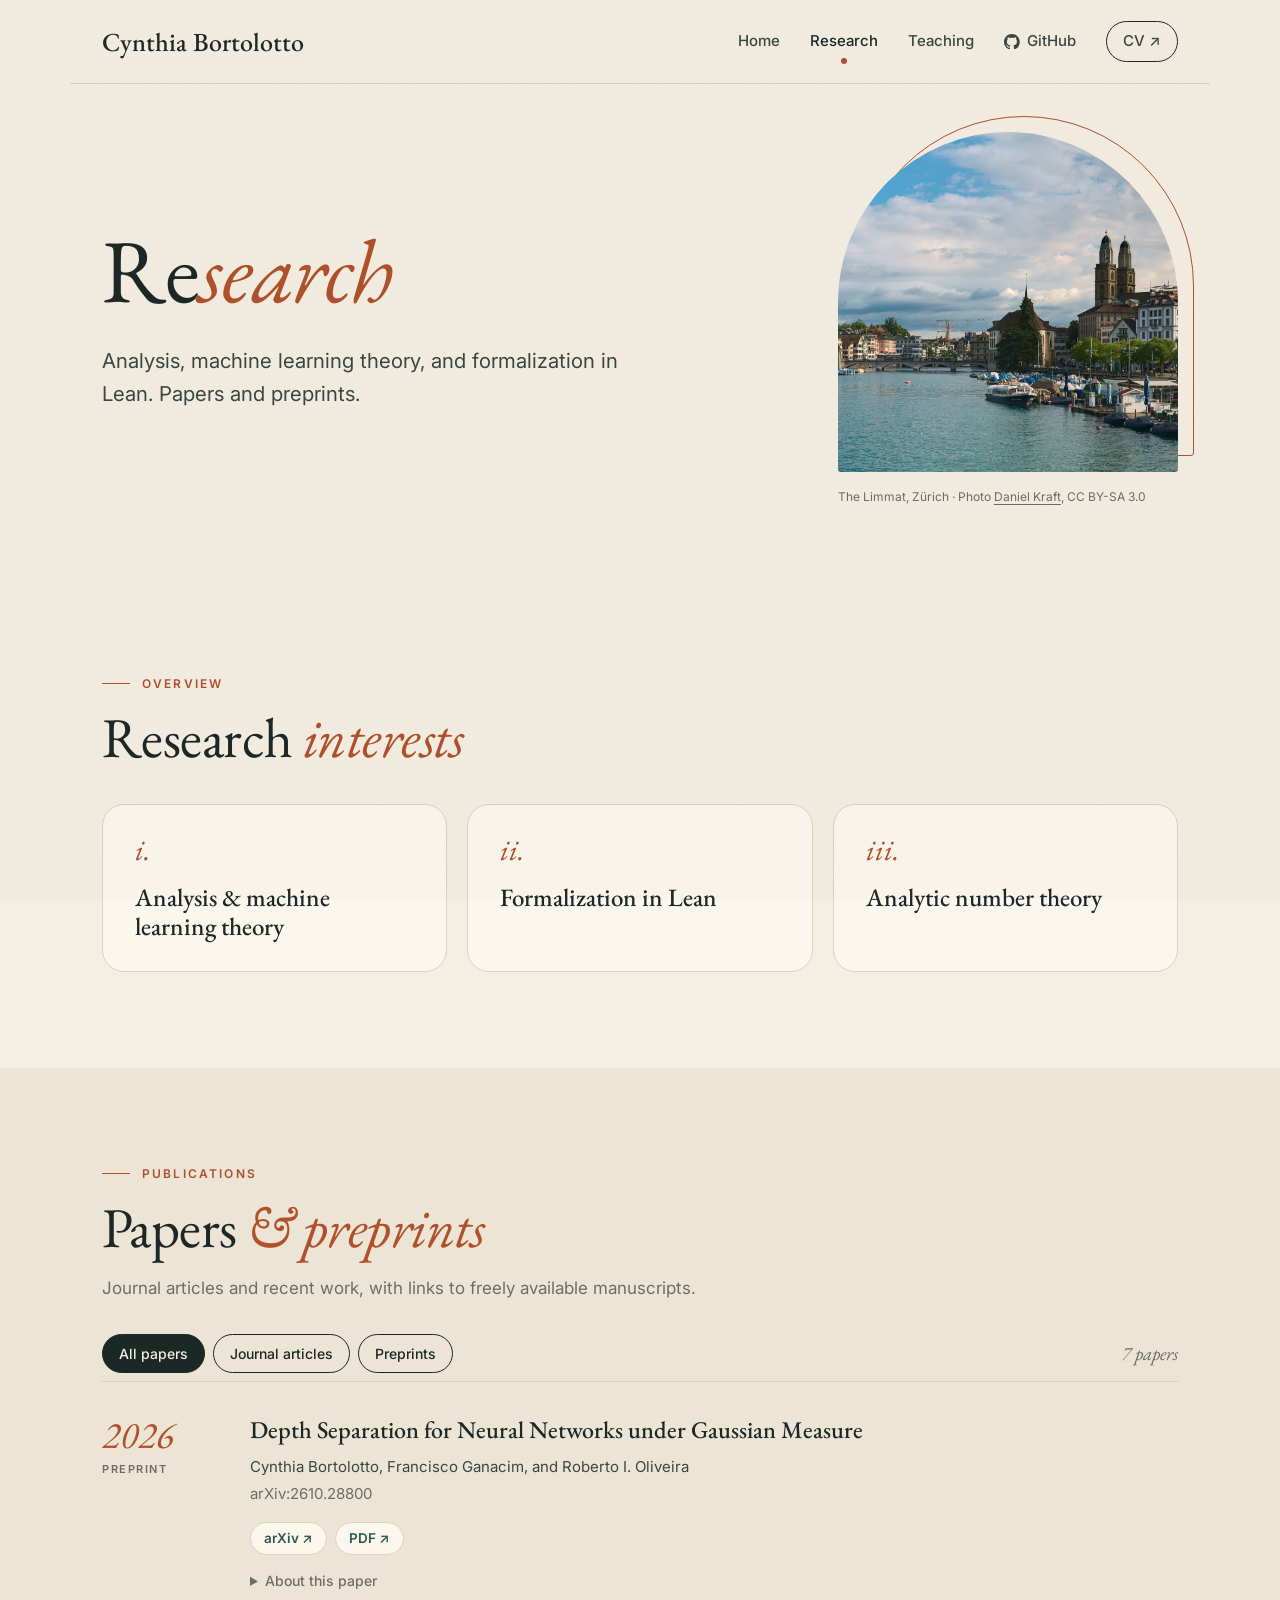
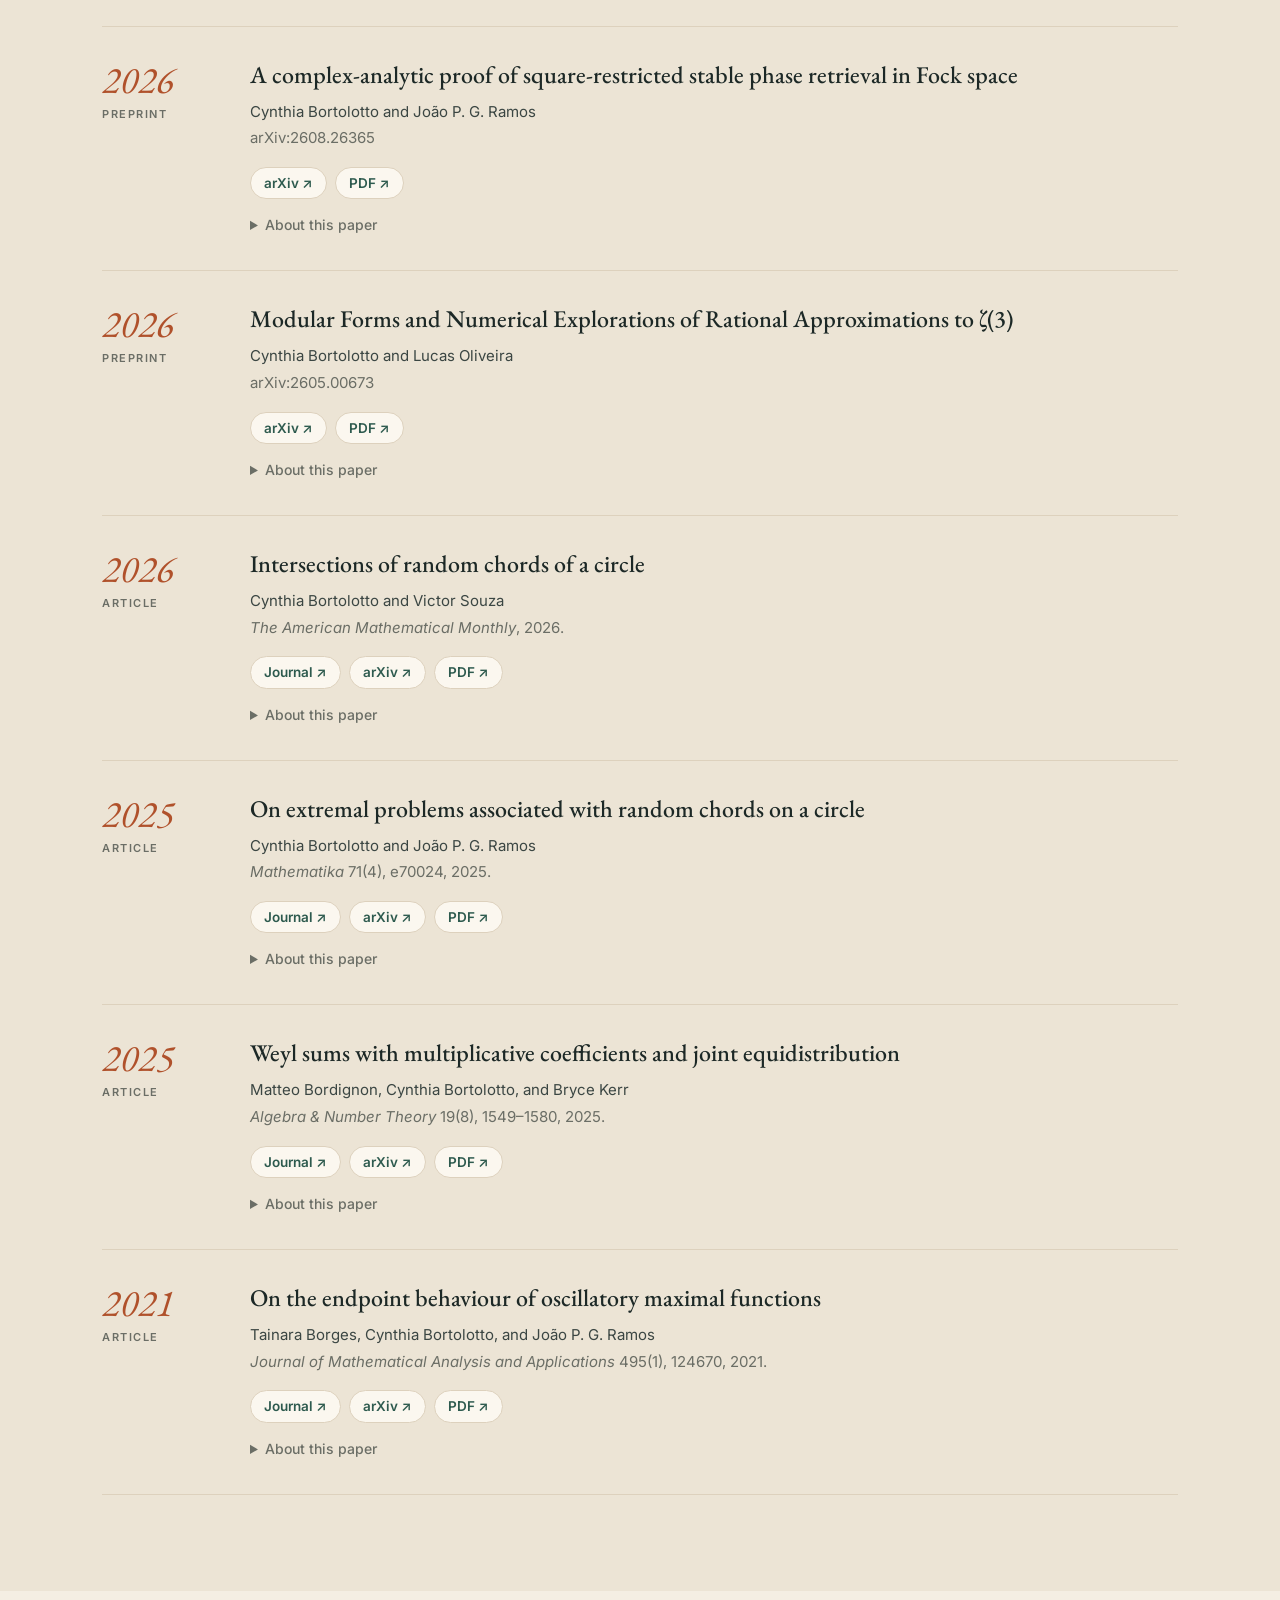
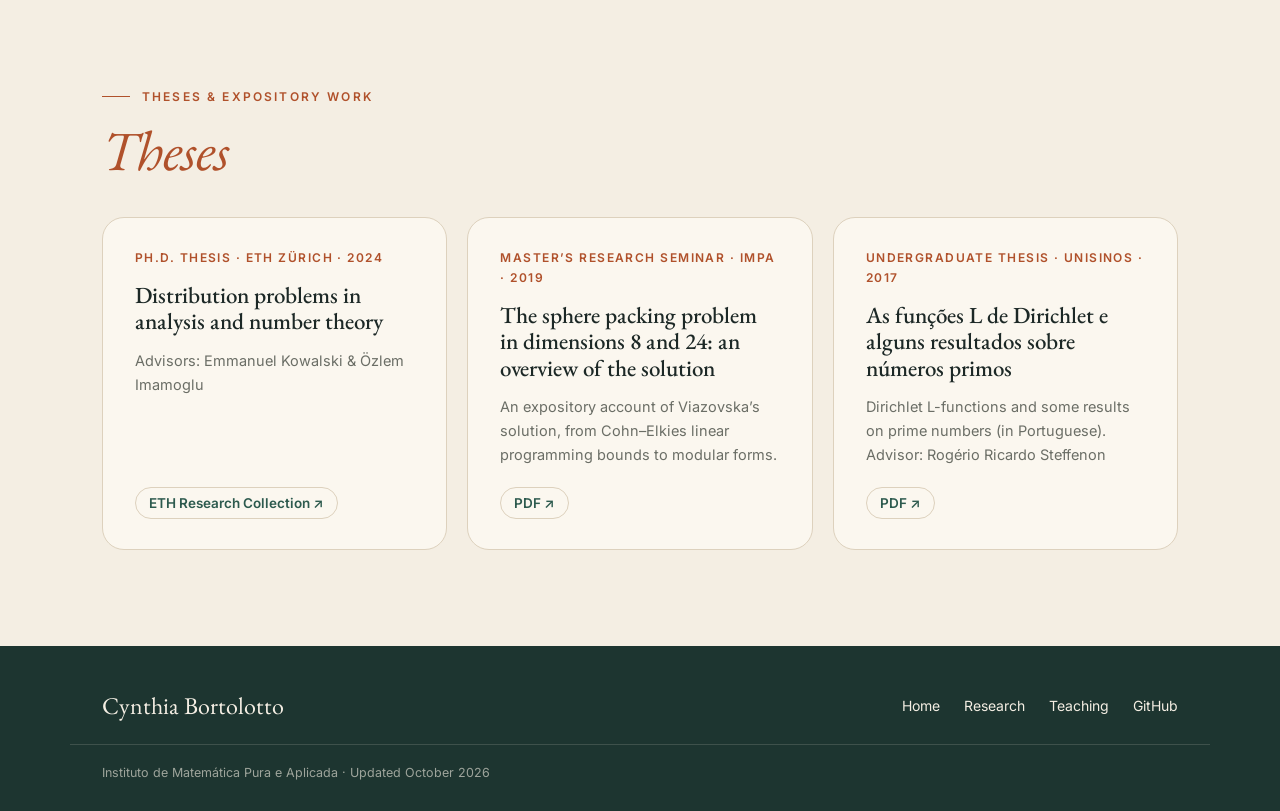
==== research.html @ 7a4b2d6e "Create academic website Home, Research and Teaching pages, with papers, theses, courses, and the SEM" ====
<!doctype html>
<html lang="en">
<head>
  <meta charset="utf-8">
  <meta name="viewport" content="width=device-width, initial-scale=1">
  <meta name="description" content="Papers and preprints by Cynthia Bortolotto.">
  <meta name="theme-color" content="#f4eee3">
  <meta property="og:type" content="website">
  <meta property="og:title" content="Research · Cynthia Bortolotto">
  <meta property="og:description" content="Papers and preprints by Cynthia Bortolotto.">
  <meta property="og:image" content="https://cynthiabort.github.io/assets/photos/rio-small.jpg">
  <link rel="canonical" href="https://cynthiabort.github.io/research.html">
  <link rel="icon" href="favicon.svg" type="image/svg+xml">
  <link rel="preconnect" href="https://fonts.googleapis.com">
  <link rel="preconnect" href="https://fonts.gstatic.com" crossorigin>
  <link rel="stylesheet" href="https://fonts.googleapis.com/css2?family=EB+Garamond:ital,wght@0,400;0,500;0,600;1,400;1,500&family=Inter:wght@400;500;600;700&display=swap">
  <link rel="stylesheet" href="styles.css">
  <script src="script.js" defer></script>
  <title>Research · Cynthia Bortolotto</title>
</head>
<body>
  <a class="skip-link" href="#main">Skip to main content</a>
  <header class="site-header">
    <div class="container header-inner">
      <a class="brand" href="index.html" aria-label="Cynthia Bortolotto, home"><span class="brand-name">Cynthia Bortolotto</span><span class="brand-short" aria-hidden="true">C. Bortolotto</span></a>
      <nav class="site-nav" aria-label="Main navigation">
        <a href="index.html">Home</a>
        <a href="research.html" aria-current="page">Research</a>
        <a href="teaching.html">Teaching</a>
        <a class="nav-gh" href="https://github.com/cynthiabort"><svg class="gh-icon" viewBox="0 0 16 16" aria-hidden="true"><path fill="currentColor" d="M8 0C3.58 0 0 3.58 0 8c0 3.54 2.29 6.53 5.47 7.59.4.07.55-.17.55-.38 0-.19-.01-.82-.01-1.49-2.01.37-2.53-.49-2.69-.94-.09-.23-.48-.94-.82-1.13-.28-.15-.68-.52-.01-.53.63-.01 1.08.58 1.23.82.72 1.21 1.87.87 2.33.66.07-.52.28-.87.51-1.07-1.78-.2-3.64-.89-3.64-3.95 0-.87.31-1.59.82-2.15-.08-.2-.36-1.02.08-2.12 0 0 .67-.21 2.2.82.64-.18 1.32-.27 2-.27.68 0 1.36.09 2 .27 1.53-1.04 2.2-.82 2.2-.82.44 1.1.16 1.92.08 2.12.51.56.82 1.27.82 2.15 0 3.07-1.87 3.75-3.65 3.95.29.25.54.73.54 1.48 0 1.07-.01 1.93-.01 2.2 0 .21.15.46.55.38A8.013 8.013 0 0016 8c0-4.42-3.58-8-8-8z"/></svg><span>GitHub</span></a>
        <a class="nav-cv" href="cv.pdf">CV ↗</a>
      </nav>
    </div>
  </header>
  <main id="main">

    <section class="hero hero--page" aria-labelledby="page-title">
      <div class="container hero-grid">
        <div class="hero-text">
          <h1 id="page-title">Re<em>search</em></h1>
          <p class="lead">Analysis, machine learning theory, and formalization in Lean. Papers and preprints.</p>
        </div>
        <figure class="arch">
          <div class="arch-frame">
            <img src="assets/photos/zurich.jpg" alt="The Limmat river in Zürich, with the Grossmünster" style="object-position: 72% 50%" width="2400" height="1350">
          </div>
          <figcaption>The Limmat, Zürich · Photo <a href="https://commons.wikimedia.org/wiki/File:Z%C3%BCrich_view_Quaibr%C3%BCcke_20200702.jpg">Daniel Kraft</a>, CC BY-SA 3.0</figcaption>
        </figure>
      </div>
    </section>

    <section class="section" aria-labelledby="interests-title">
      <div class="container">
        <span class="eyebrow">Overview</span>
        <h2 id="interests-title">Research <em>interests</em></h2>
        <div class="card-grid card-grid--3 roman">
          <div class="card"><h3>Analysis &amp; machine learning theory</h3></div>
          <div class="card"><h3>Formalization in Lean</h3></div>
          <div class="card"><h3>Analytic number theory</h3></div>
        </div>
      </div>
    </section>

    <!-- PAPERS: duplicate an article to add a paper. Use data-kind="journal" or "preprint". -->
    <section class="section section--tint" id="papers" aria-labelledby="papers-title">
      <div class="container">
        <span class="eyebrow">Publications</span>
        <h2 id="papers-title">Papers <em>&amp; preprints</em></h2>
        <p class="section-intro">Journal articles and recent work, with links to freely available manuscripts.</p>
        <div class="paper-tools" hidden>
          <div class="filters" role="group" aria-label="Filter papers by publication type">
            <button type="button" data-filter="all" aria-pressed="true">All papers</button>
            <button type="button" data-filter="journal" aria-pressed="false">Journal articles</button>
            <button type="button" data-filter="preprint" aria-pressed="false">Preprints</button>
          </div>
          <p id="paper-count" role="status" aria-live="polite"></p>
        </div>
        <div class="paper-list">
          <article class="paper" data-kind="preprint" id="paper-depth">
            <div class="paper-year">2026<span class="paper-type">Preprint</span></div>
            <div class="paper-content">
              <h3>Depth Separation for Neural Networks under Gaussian Measure</h3>
              <p class="authors">Cynthia Bortolotto, Francisco Ganacim, and Roberto I. Oliveira</p>
              <p class="venue">arXiv:2610.28800</p>
              <div class="paper-links"><a href="https://arxiv.org/abs/2610.28800">arXiv <span aria-hidden="true">↗</span></a><a href="https://arxiv.org/pdf/2610.28800" aria-label="PDF of the depth separation paper">PDF <span aria-hidden="true">↗</span></a></div>
              <details><summary>About this paper</summary><p>A radial function under the standard Gaussian measure that depth-3 ReLU networks of polynomial size approximate well, but depth-2 networks with bounded weights only at exponential size. The key tool is a lower bound for functions with substantial mass in high Hermite frequencies. All results are verified in Lean 4.</p></details>
            </div>
          </article>
          <article class="paper" data-kind="preprint" id="paper-fock">
            <div class="paper-year">2026<span class="paper-type">Preprint</span></div>
            <div class="paper-content">
              <h3>A complex-analytic proof of square-restricted stable phase retrieval in Fock space</h3>
              <p class="authors">Cynthia Bortolotto and João P. G. Ramos</p>
              <p class="venue">arXiv:2608.26365</p>
              <div class="paper-links"><a href="https://arxiv.org/abs/2608.26365">arXiv <span aria-hidden="true">↗</span></a><a href="https://arxiv.org/pdf/2608.26365" aria-label="PDF of the phase retrieval paper">PDF <span aria-hidden="true">↗</span></a></div>
              <details><summary>About this paper</summary><p>A complex-analytic approach to local stability near the Gaussian in Fock space. The proof is also verified in Lean with assistance from large language models.</p></details>
            </div>
          </article>
          <article class="paper" data-kind="preprint" id="paper-zeta">
            <div class="paper-year">2026<span class="paper-type">Preprint</span></div>
            <div class="paper-content">
              <h3>Modular Forms and Numerical Explorations of Rational Approximations to ζ(3)</h3>
              <p class="authors">Cynthia Bortolotto and Lucas Oliveira</p>
              <p class="venue">arXiv:2605.00673</p>
              <div class="paper-links"><a href="https://arxiv.org/abs/2605.00673">arXiv <span aria-hidden="true">↗</span></a><a href="https://arxiv.org/pdf/2605.00673" aria-label="PDF of the rational approximations paper">PDF <span aria-hidden="true">↗</span></a></div>
              <details><summary>About this paper</summary><p>We investigate a family of auxiliary modular forms in Beukers’ irrationality argument for ζ(3), and explore related constructions for other genus-zero Fricke groups.</p></details>
            </div>
          </article>
          <article class="paper" data-kind="journal" id="paper-chords">
            <div class="paper-year">2026<span class="paper-type">Article</span></div>
            <div class="paper-content">
              <h3>Intersections of random chords of a circle</h3>
              <p class="authors">Cynthia Bortolotto and Victor Souza</p>
              <p class="venue"><cite>The American Mathematical Monthly</cite>, 2026.</p>
              <div class="paper-links"><a href="https://doi.org/10.1080/00029890.2026.2662833">Journal <span aria-hidden="true">↗</span></a><a href="https://arxiv.org/abs/2504.12866">arXiv <span aria-hidden="true">↗</span></a><a href="https://arxiv.org/pdf/2504.12866" aria-label="PDF of the intersections of random chords paper">PDF <span aria-hidden="true">↗</span></a></div>
              <details><summary>About this paper</summary><p>We study where random chords intersect, connecting the geometry of regular polygons with a result of Karamata and the Bertrand paradox.</p></details>
            </div>
          </article>
          <article class="paper" data-kind="journal" id="paper-extremal">
            <div class="paper-year">2025<span class="paper-type">Article</span></div>
            <div class="paper-content">
              <h3>On extremal problems associated with random chords on a circle</h3>
              <p class="authors">Cynthia Bortolotto and João P. G. Ramos</p>
              <p class="venue"><cite>Mathematika</cite> 71(4), e70024, 2025.</p>
              <div class="paper-links"><a href="https://doi.org/10.1112/mtk.70024">Journal <span aria-hidden="true">↗</span></a><a href="https://arxiv.org/abs/2406.06771">arXiv <span aria-hidden="true">↗</span></a><a href="https://arxiv.org/pdf/2406.06771" aria-label="PDF of the extremal problems paper">PDF <span aria-hidden="true">↗</span></a></div>
              <details><summary>About this paper</summary><p>Extremal questions about the probability that two random chords intersect inside a smaller concentric circle, as the distribution of their endpoints varies.</p></details>
            </div>
          </article>
          <article class="paper" data-kind="journal" id="paper-weyl">
            <div class="paper-year">2025<span class="paper-type">Article</span></div>
            <div class="paper-content">
              <h3>Weyl sums with multiplicative coefficients and joint equidistribution</h3>
              <p class="authors">Matteo Bordignon, Cynthia Bortolotto, and Bryce Kerr</p>
              <p class="venue"><cite>Algebra &amp; Number Theory</cite> 19(8), 1549–1580, 2025.</p>
              <div class="paper-links"><a href="https://doi.org/10.2140/ant.2025.19.1549">Journal <span aria-hidden="true">↗</span></a><a href="https://arxiv.org/abs/2303.03768">arXiv <span aria-hidden="true">↗</span></a><a href="https://arxiv.org/pdf/2303.03768" aria-label="PDF of the Weyl sums paper">PDF <span aria-hidden="true">↗</span></a></div>
              <details><summary>About this paper</summary><p>Bounds for Weyl sums with multiplicative weights, with applications to joint equidistribution of polynomial values and congruence roots, and to mixed character sums.</p></details>
            </div>
          </article>
          <article class="paper" data-kind="journal" id="paper-maximal">
            <div class="paper-year">2021<span class="paper-type">Article</span></div>
            <div class="paper-content">
              <h3>On the endpoint behaviour of oscillatory maximal functions</h3>
              <p class="authors">Tainara Borges, Cynthia Bortolotto, and João P. G. Ramos</p>
              <p class="venue"><cite>Journal of Mathematical Analysis and Applications</cite> 495(1), 124670, 2021.</p>
              <div class="paper-links"><a href="https://doi.org/10.1016/j.jmaa.2020.124670">Journal <span aria-hidden="true">↗</span></a><a href="https://arxiv.org/abs/2001.11546">arXiv <span aria-hidden="true">↗</span></a><a href="https://arxiv.org/pdf/2001.11546" aria-label="PDF of the oscillatory maximal functions paper">PDF <span aria-hidden="true">↗</span></a></div>
              <details><summary>About this paper</summary><p>Endpoint boundedness questions for oscillatory maximal operators, including counterexamples in L¹ and positive results for spaces with additional regularity.</p></details>
            </div>
          </article>
        </div>
      </div>
    </section>

    <!-- THESES: newest first. -->
    <section class="section" id="theses" aria-labelledby="theses-title">
      <div class="container">
        <span class="eyebrow">Theses &amp; expository work</span>
        <h2 id="theses-title"><em>Theses</em></h2>
        <div class="card-grid card-grid--3 theses">
          <article class="card thesis">
            <span class="thesis-meta">Ph.D. thesis · ETH Zürich · 2024</span>
            <h3>Distribution problems in analysis and number theory</h3>
            <p>Advisors: Emmanuel Kowalski &amp; Özlem Imamoglu</p>
            <div class="paper-links"><a href="https://doi.org/10.3929/ethz-b-000674909">ETH Research Collection ↗</a></div>
          </article>
          <article class="card thesis">
            <span class="thesis-meta">Master’s research seminar · IMPA · 2019</span>
            <h3>The sphere packing problem in dimensions 8 and 24: an overview of the solution</h3>
            <p>An expository account of Viazovska’s solution, from Cohn–Elkies linear programming bounds to modular forms.</p>
            <div class="paper-links"><a href="assets/docs/bortolotto-sphere-packing-2019.pdf">PDF ↗</a></div>
          </article>
          <article class="card thesis">
            <span class="thesis-meta">Undergraduate thesis · UNISINOS · 2017</span>
            <h3 lang="pt">As funções L de Dirichlet e alguns resultados sobre números primos</h3>
            <p>Dirichlet L-functions and some results on prime numbers (in Portuguese). Advisor: Rogério Ricardo Steffenon</p>
            <div class="paper-links"><a href="assets/docs/bortolotto-tcc-unisinos-2017.pdf">PDF ↗</a></div>
          </article>
        </div>
      </div>
    </section>
  </main>
  <footer class="site-footer">
    <div class="container footer-inner">
      <p class="footer-name">Cynthia Bortolotto</p>
      <nav class="footer-links" aria-label="Footer navigation"><a href="index.html">Home</a><a href="research.html">Research</a><a href="teaching.html">Teaching</a><a href="https://github.com/cynthiabort">GitHub</a></nav>
    </div>
    <div class="container footer-note"><p>Instituto de Matemática Pura e Aplicada · Updated October 2026</p></div>
  </footer>
</body>
</html>
---- styles.css ----
/* ---------- Colors and fonts ---------- */
:root {
  --paper: #f4eee3;
  --paper-2: #ece4d5;
  --card: #fbf7ef;
  --ink: #1c2826;
  --text: #3b4643;
  --muted: #6b6e66;
  --terra: #b0512b;
  --terra-soft: #f2dccb;
  --green: #2d5a4e;
  --green-soft: #dde7df;
  --line: #ddd1bd;
  --footer: #1d3530;
  --serif: 'EB Garamond', Garamond, Georgia, 'Times New Roman', serif;
  --sans: 'Inter', -apple-system, BlinkMacSystemFont, 'Segoe UI', sans-serif;
}

/* ---------- Base ---------- */
*, *::before, *::after { box-sizing: border-box; }
html { scroll-behavior: smooth; scroll-padding-top: 96px; }
body {
  margin: 0;
  background: var(--paper);
  color: var(--text);
  font-family: var(--sans);
  font-size: 16px;
  line-height: 1.65;
  -webkit-font-smoothing: antialiased;
}
/* A faint paper grain over the whole page. */
body::after {
  content: ''; position: fixed; inset: 0; z-index: 100; pointer-events: none;
  opacity: .22; mix-blend-mode: multiply;
  background-image: url("data:image/svg+xml,%3Csvg xmlns='http://www.w3.org/2000/svg' width='180' height='180'%3E%3Cfilter id='n'%3E%3CfeTurbulence type='fractalNoise' baseFrequency='.85' numOctaves='3' stitchTiles='stitch'/%3E%3CfeColorMatrix values='0 0 0 0 .45 0 0 0 0 .38 0 0 0 0 .3 0 0 0 .35 0'/%3E%3C/filter%3E%3Crect width='100%25' height='100%25' filter='url(%23n)'/%3E%3C/svg%3E");
}
h1, h2, h3, p { margin-top: 0; }
h1, h2, h3 { color: var(--ink); }
h1 em, h2 em { font-style: italic; color: var(--terra); }
a { color: var(--green); text-underline-offset: 3px; text-decoration-thickness: 1px; }
a:hover { color: var(--terra); }
a:focus-visible, button:focus-visible, summary:focus-visible { outline: 2px solid var(--terra); outline-offset: 3px; border-radius: 4px; }
button { font: inherit; }
[hidden] { display: none !important; }
cite { font-style: italic; }

.container { width: 100%; max-width: 1140px; margin: 0 auto; padding: 0 32px; }
.skip-link { position: fixed; top: 10px; left: 10px; z-index: 200; background: var(--ink); color: var(--paper); padding: 10px 16px; border-radius: 999px; transform: translateY(-200%); }
.skip-link:focus { transform: none; }

/* ---------- Header ---------- */
.site-header {
  position: sticky; top: 0; z-index: 30;
  background: rgba(244, 238, 227, .9);
  -webkit-backdrop-filter: blur(10px); backdrop-filter: blur(10px);
}
.header-inner { display: flex; align-items: center; justify-content: space-between; gap: 24px; height: 84px; border-bottom: 1px solid var(--line); }
.brand { display: flex; align-items: center; gap: 12px; color: var(--ink); text-decoration: none; }
.brand:hover { color: var(--ink); }
.brand-name, .brand-short { font-family: var(--serif); font-size: 26px; font-weight: 500; line-height: 1; }
.brand-short { display: none; }
.gh-icon { width: 1.05em; height: 1.05em; flex: none; }
.site-nav .nav-gh { display: inline-flex; align-items: center; gap: 7px; }
.site-nav { display: flex; align-items: center; gap: 30px; }
.site-nav a { position: relative; white-space: nowrap; color: var(--text); font-size: 15px; font-weight: 500; text-decoration: none; }
.site-nav a:hover { color: var(--terra); }
.site-nav a[aria-current="page"] { color: var(--ink); }
.site-nav a[aria-current="page"]::after {
  content: ''; position: absolute; left: 50%; bottom: -10px; width: 6px; height: 6px; margin-left: -3px;
  border-radius: 50%; background: var(--terra);
}
.site-nav .nav-cv { border: 1px solid var(--ink); border-radius: 999px; padding: 7px 16px; }
.site-nav .nav-cv:hover { background: var(--ink); color: var(--paper); }

/* ---------- Hero with arched photo ---------- */
.hero { padding: 64px 0 96px; }
.hero--page { padding: 48px 0 72px; }
.hero-grid { display: grid; grid-template-columns: minmax(0, 1fr) 420px; gap: 72px; align-items: center; }
.hero--page .hero-grid { grid-template-columns: minmax(0, 1fr) 340px; }
.coords {
  display: inline-flex; align-items: center; gap: 12px; margin-bottom: 26px;
  font-size: 13px; font-weight: 500; letter-spacing: .08em; color: var(--muted); font-variant-numeric: tabular-nums;
}
.coords::before { content: ''; width: 34px; height: 1px; background: var(--terra); }
.hero h1 {
  font-family: var(--serif); font-weight: 400;
  font-size: clamp(56px, 7.6vw, 108px); line-height: .98; letter-spacing: -.015em;
  margin: 0 0 30px;
}
.hero h1 em { display: block; }
.hero--page h1 { font-size: clamp(56px, 7vw, 96px); }
.hero--page h1 em { display: inline; }
.hero .lead { font-size: clamp(18px, 1.6vw, 21px); line-height: 1.6; max-width: 520px; margin-bottom: 0; }
.hero-actions { display: flex; flex-wrap: wrap; gap: 12px; margin-top: 36px; }

.arch { margin: 0; }
.arch-frame { position: relative; }
.arch-frame::before {
  content: ''; position: absolute; inset: 0; transform: translate(16px, -16px);
  border: 1.5px solid var(--terra); border-radius: 999px 999px 18px 18px;
}
.arch img {
  position: relative; display: block; width: 100%; height: auto; aspect-ratio: 4 / 5; object-fit: cover;
  border-radius: 999px 999px 18px 18px;
  filter: saturate(.88) sepia(.1) contrast(1.03);
}
.hero--page .arch img { aspect-ratio: 1 / 1; }
.arch figcaption { margin-top: 16px; font-size: 12px; color: var(--muted); line-height: 1.5; }
.arch figcaption a { color: inherit; }


/* ---------- Buttons and labels ---------- */
.btn {
  display: inline-flex; align-items: center; gap: 10px;
  padding: 13px 24px; border-radius: 999px; border: 1px solid transparent;
  font-size: 15px; font-weight: 600; text-decoration: none;
  transition: background-color .15s, color .15s, border-color .15s;
}
.btn--dark { background: var(--ink); color: var(--paper); }
.btn--dark:hover { background: var(--terra); color: #fff; }
.btn--line { border-color: var(--ink); color: var(--ink); }
.btn--line:hover { background: var(--ink); color: var(--paper); }
.btn--cream { background: var(--paper); color: var(--ink); }
.btn--cream:hover { background: #fff; color: var(--terra); }
.eyebrow {
  display: flex; align-items: center; gap: 12px; margin-bottom: 14px;
  font-size: 12px; font-weight: 600; letter-spacing: .18em; text-transform: uppercase; color: var(--terra);
}
.eyebrow::before { content: ''; width: 28px; height: 1px; background: currentColor; }
.eyebrow--light { color: var(--terra-soft); }
.arrow-link { font-weight: 600; text-decoration: none; border-bottom: 1px solid currentColor; padding-bottom: 2px; white-space: nowrap; }

/* ---------- Sections ---------- */
.section { padding: 96px 0; }
.section--tint { background: var(--paper-2); }
.section h2 {
  font-family: var(--serif); font-weight: 400;
  font-size: clamp(38px, 4.6vw, 56px); line-height: 1.08; letter-spacing: -.01em;
  margin-bottom: 36px;
}
.section-head { display: flex; align-items: flex-end; justify-content: space-between; gap: 24px; margin-bottom: 36px; }
.section-head h2 { margin-bottom: 0; }
.section-intro { font-size: 17px; color: var(--muted); max-width: 640px; margin: -20px 0 32px; }
.section + .section:not(.section--tint) { padding-top: 0; }
.section.section--tint + .section:not(.section--tint) { padding-top: 96px; }

/* ---------- Home: about ---------- */
.about { max-width: 780px; }
.about-text h2 { margin-bottom: 26px; }
.about-text .lead { font-size: 20px; line-height: 1.6; color: var(--ink); }
.chips { display: flex; flex-wrap: wrap; gap: 8px; list-style: none; padding: 0; margin: 28px 0 32px; }
.chips li { font-size: 14px; font-weight: 500; color: var(--ink); padding: 6px 14px; border: 1px solid var(--line); border-radius: 999px; background: var(--card); }
.chips li:nth-child(-n+2) { background: var(--green); border-color: var(--green); color: var(--paper); }

/* ---------- Cards ---------- */
.card-grid { display: grid; grid-template-columns: 1fr 1fr; gap: 20px; }
.card-grid--3 { grid-template-columns: repeat(3, 1fr); }
.card { background: var(--card); border: 1px solid var(--line); border-radius: 22px; padding: 30px 32px; }
.card h3 { font-family: var(--serif); font-weight: 500; font-size: 25px; line-height: 1.15; margin-bottom: 14px; }
.card p { font-size: 15.5px; }
.card p:last-child { margin-bottom: 0; }
.card h3:last-child { margin-bottom: 0; }
.roman { counter-reset: roman; }
.roman .card { counter-increment: roman; }
.roman .card::before { content: counter(roman, lower-roman) '.'; display: block; font-family: var(--serif); font-style: italic; font-size: 30px; line-height: 1; color: var(--terra); margin-bottom: 18px; }

.update .tag { margin-bottom: 14px; }
.update h3 { font-size: 22px; margin-bottom: 10px; }
.update h3 a { color: var(--ink); text-decoration: none; }
.update h3 a:hover { color: var(--terra); }
.update p { font-size: 14.5px; color: var(--muted); }
.tag { display: inline-block; font-size: 11.5px; font-weight: 600; letter-spacing: .12em; text-transform: uppercase; padding: 4px 11px; border-radius: 999px; color: var(--green); background: var(--green-soft); }
.tag--preprint { color: var(--terra); background: var(--terra-soft); }

/* ---------- Research: papers ---------- */
.paper-tools { display: flex; justify-content: space-between; align-items: center; gap: 16px; flex-wrap: wrap; margin-bottom: 8px; }
.filters { display: flex; flex-wrap: wrap; gap: 8px; }
.filters button { background: transparent; border: 1px solid var(--ink); border-radius: 999px; color: var(--ink); padding: 7px 16px; font-size: 14px; font-weight: 500; cursor: pointer; }
.filters button:hover { background: var(--card); }
.filters button[aria-pressed="true"] { background: var(--ink); color: var(--paper); }
#paper-count { font-family: var(--serif); font-style: italic; font-size: 19px; color: var(--muted); margin: 0; }
.paper-list { border-bottom: 1px solid var(--line); }
.paper { display: grid; grid-template-columns: 120px minmax(0, 1fr); gap: 28px; padding: 34px 0; border-top: 1px solid var(--line); scroll-margin-top: 110px; }
.paper:target h3 { color: var(--terra); }
.paper-year { font-family: var(--serif); font-style: italic; font-size: 38px; line-height: 1; color: var(--terra); }
.paper-type { display: block; margin-top: 10px; font-family: var(--sans); font-style: normal; font-size: 11px; font-weight: 600; letter-spacing: .14em; text-transform: uppercase; color: var(--muted); }
.paper h3 { font-family: var(--serif); font-weight: 500; font-size: 24px; line-height: 1.2; margin-bottom: 10px; }
.authors { font-size: 15px; margin-bottom: 2px; }
.venue { font-size: 15px; color: var(--muted); margin-bottom: 16px; }
.paper-links { display: flex; flex-wrap: wrap; gap: 8px; }
.paper-links a { font-size: 13.5px; font-weight: 600; text-decoration: none; padding: 4px 13px; border: 1px solid var(--line); border-radius: 999px; background: var(--card); }
.paper-links a:hover { border-color: var(--terra); color: var(--terra); }
details { margin-top: 14px; }
summary { cursor: pointer; width: fit-content; font-size: 14px; font-weight: 500; color: var(--muted); }
summary:hover { color: var(--terra); }
details p { font-size: 15px; margin: 8px 0 0; max-width: 70ch; }
.thesis-note { display: flex; flex-direction: column; gap: 6px; margin-top: 32px; padding: 28px 34px; background: var(--green); border-radius: 22px; }
.thesis-note .eyebrow { color: var(--terra-soft); margin: 0; }
.thesis-note > a { color: var(--paper); font-family: var(--serif); font-size: 26px; line-height: 1.2; text-decoration: none; }
.thesis-note > a:hover { color: #fff; text-decoration: underline; }

.thesis { display: flex; flex-direction: column; }
.thesis-meta { font-size: 12px; font-weight: 600; letter-spacing: .12em; text-transform: uppercase; color: var(--terra); margin-bottom: 14px; }
.thesis h3 { font-size: 23px; }
.thesis p { font-size: 14.5px; color: var(--muted); margin-bottom: 20px; }
.thesis .paper-links { margin-top: auto; }

/* ---------- Numbered lists (talks, teaching) ---------- */
.numbered { list-style: none; padding: 0; margin: 0 0 36px; counter-reset: item; border-bottom: 1px solid var(--line); }
.numbered > li {
  counter-increment: item;
  display: grid; grid-template-columns: 80px minmax(0, 1fr) auto; gap: 24px; align-items: baseline;
  padding: 24px 0; border-top: 1px solid var(--line);
}
.numbered > li::before { content: counter(item, decimal-leading-zero); font-family: var(--serif); font-style: italic; font-size: 34px; line-height: 1; color: var(--terra); }
.numbered h3 { font-family: var(--serif); font-weight: 500; font-size: 24px; line-height: 1.2; margin: 0 0 4px; }
.numbered p { font-size: 15px; color: var(--muted); margin: 0; }
.numbered .when { font-size: 14px; font-weight: 500; color: var(--ink); white-space: nowrap; font-variant-numeric: tabular-nums; }

/* ---------- Timeline ---------- */
.timeline-grid { display: grid; grid-template-columns: 1fr 1fr; gap: 20px; }
.timeline { margin: 0; }
.timeline > div { position: relative; padding: 0 0 24px 26px; border-left: 1px solid var(--line); margin-left: 5px; }
.timeline > div:last-child { padding-bottom: 0; border-left-color: transparent; }
.timeline > div::before { content: ''; position: absolute; left: -6px; top: 6px; width: 11px; height: 11px; border-radius: 50%; background: var(--terra); box-shadow: 0 0 0 4px var(--card); }
.timeline dt { font-size: 13px; font-weight: 600; letter-spacing: .04em; color: var(--terra); }
.timeline dd { margin: 0; }
.timeline strong { display: block; color: var(--ink); font-family: var(--serif); font-weight: 500; font-size: 21px; line-height: 1.25; }
.timeline dd span { display: block; font-size: 15px; }
.timeline dd p { font-size: 14px; color: var(--muted); margin: 2px 0 0; }

/* ---------- Contact ---------- */
.contact-panel {
  position: relative; overflow: hidden;
  display: flex; align-items: flex-end; justify-content: space-between; gap: 32px; flex-wrap: wrap;
  background: var(--green); color: var(--paper); border-radius: 28px; padding: 56px 60px;
}
.contact-panel::after {
  content: ''; position: absolute; right: -80px; top: -80px; width: 300px; height: 300px; border-radius: 50%;
  border: 1px solid rgba(244, 238, 227, .25); pointer-events: none;
}
.contact-panel h2 { color: var(--paper); margin-bottom: 18px; }
.contact-panel h2 em { color: var(--terra-soft); }
.contact-panel .email { display: block; font-family: var(--serif); font-size: clamp(28px, 3.6vw, 44px); line-height: 1.15; color: var(--paper); overflow-wrap: anywhere; }
.contact-panel .email .at { font-style: italic; color: var(--terra-soft); }
.contact-panel p { margin: 18px 0 0; color: rgba(244, 238, 227, .8); font-size: 15px; }
.contact-actions { position: relative; z-index: 1; display: flex; flex-wrap: wrap; gap: 12px; }
.btn--cream-line { border-color: rgba(244, 238, 227, .6); color: var(--paper); }
.btn--cream-line:hover { background: rgba(244, 238, 227, .12); border-color: var(--paper); color: var(--paper); }

/* ---------- Workshop ---------- */
.section.section--workshop { padding-top: 16px; padding-bottom: 0; }
.section.section--workshop + .section { padding-top: 96px; }
.workshop-panel { position: relative; overflow: hidden; background: var(--terra); color: #fff; border-radius: 22px; padding: 30px 36px; }
.workshop-panel::after { content: ''; position: absolute; right: -70px; bottom: -120px; width: 240px; height: 240px; border-radius: 50%; border: 1px solid rgba(255, 255, 255, .28); pointer-events: none; }
.workshop-panel .eyebrow { color: #fbe3d4; }
.workshop-panel .eyebrow { margin-bottom: 10px; }
.section .workshop-panel h2 { color: #fff; max-width: 820px; font-size: clamp(26px, 2.8vw, 34px); line-height: 1.15; margin-bottom: 0; }
.workshop-panel h2 em { color: #fbe3d4; }
.workshop-actions { position: relative; z-index: 1; display: flex; flex-wrap: wrap; gap: 10px; margin-top: 20px; }
.workshop-actions .btn { padding: 9px 18px; font-size: 14px; }
.workshop-panel .btn--cream:hover { color: var(--terra); }
.news-link { display: inline-flex; align-items: center; gap: 10px; margin-top: 28px; font-size: 14.5px; font-weight: 500; color: var(--ink); text-decoration: none; }
.news-link:hover { color: var(--terra); }
.news-tag { font-size: 11px; font-weight: 700; letter-spacing: .12em; text-transform: uppercase; color: #fff; background: var(--terra); padding: 3px 9px; border-radius: 999px; }

/* ---------- Footer ---------- */
.site-footer { background: var(--footer); color: rgba(244, 238, 227, .8); padding: 40px 0 28px; font-size: 14px; }
.footer-inner { display: flex; justify-content: space-between; align-items: center; gap: 16px; flex-wrap: wrap; }
.site-footer p { margin: 0; }
.footer-name { font-family: var(--serif); font-size: 24px; color: var(--paper); }
.footer-links { display: flex; gap: 24px; }
.site-footer a { color: var(--paper); text-decoration: none; }
.site-footer a:hover { color: var(--terra-soft); }
.footer-note { margin-top: 18px; padding-top: 18px; border-top: 1px solid rgba(244, 238, 227, .15); font-size: 12.5px; color: rgba(244, 238, 227, .6); }

/* ---------- Smaller screens ---------- */
@media (max-width: 960px) {
  .hero-grid, .hero--page .hero-grid { grid-template-columns: 1fr; gap: 56px; }
  .arch { width: min(100%, 380px); margin: 0 auto 0 16px; }
  .card-grid, .card-grid--3, .timeline-grid { grid-template-columns: 1fr; }
  .section { padding: 72px 0; }
  .section.section--tint + .section:not(.section--tint) { padding-top: 72px; }
}
@media (max-width: 640px) {
  .container { padding: 0 18px; }
  .header-inner { height: 68px; gap: 12px; }
  .brand-name, .site-nav .nav-gh span { display: none; }
  .brand-short { display: inline; font-size: 20px; white-space: nowrap; }
  .site-nav a[href="index.html"] { display: none; }
  .contact-panel::after { display: none; }
  .site-nav { gap: 16px; }
  .site-nav a { font-size: 14px; }
  .site-nav .nav-cv { padding: 6px 12px; }
  .hero { padding: 40px 0 64px; }
  .hero h1 { font-size: 54px; }
  .arch { width: calc(100% - 40px); margin-left: 24px; }
  .section { padding: 56px 0; }
  .section.section--tint + .section:not(.section--tint) { padding-top: 56px; }
  .section.section--workshop + .section { padding-top: 56px; }
  .section-head { flex-direction: column; align-items: flex-start; gap: 12px; }
  .card { padding: 24px 22px; border-radius: 18px; }
  .paper { grid-template-columns: 1fr; gap: 10px; padding: 28px 0; }
  .paper-year { display: flex; align-items: baseline; gap: 14px; font-size: 34px; }
  .paper-type { margin: 0; }
  .paper h3 { font-size: 22px; }
  .numbered > li { grid-template-columns: 52px minmax(0, 1fr); gap: 14px; }
  .numbered > li::before { font-size: 28px; }
  .numbered .when { grid-column: 2; }
  .numbered h3 { font-size: 21px; }
  .contact-panel { padding: 36px 24px; border-radius: 22px; }
  .workshop-panel { padding: 24px 20px; border-radius: 18px; }
  .workshop-panel::after { display: none; }
  .workshop-actions .btn { width: 100%; justify-content: center; }
  .footer-inner { flex-direction: column; align-items: flex-start; }
}

@media (max-width: 380px) {
  .container { padding: 0 14px; }
  .brand-short { font-size: 18px; }
  .site-nav { gap: 12px; }
  .site-nav a { font-size: 13px; }
  .site-nav .nav-cv { padding: 5px 10px; }
}

@media (prefers-reduced-motion: reduce) {
  html { scroll-behavior: auto; }
}

@media print {
  body::after, .site-header, .arch, .site-footer, .paper-tools, .paper-links, summary, .hero-actions { display: none !important; }
  body { background: #fff; }
  .hero-grid { display: block; }
  .card, .paper, .numbered > li { break-inside: avoid; }
  .paper[hidden] { display: grid !important; }
}
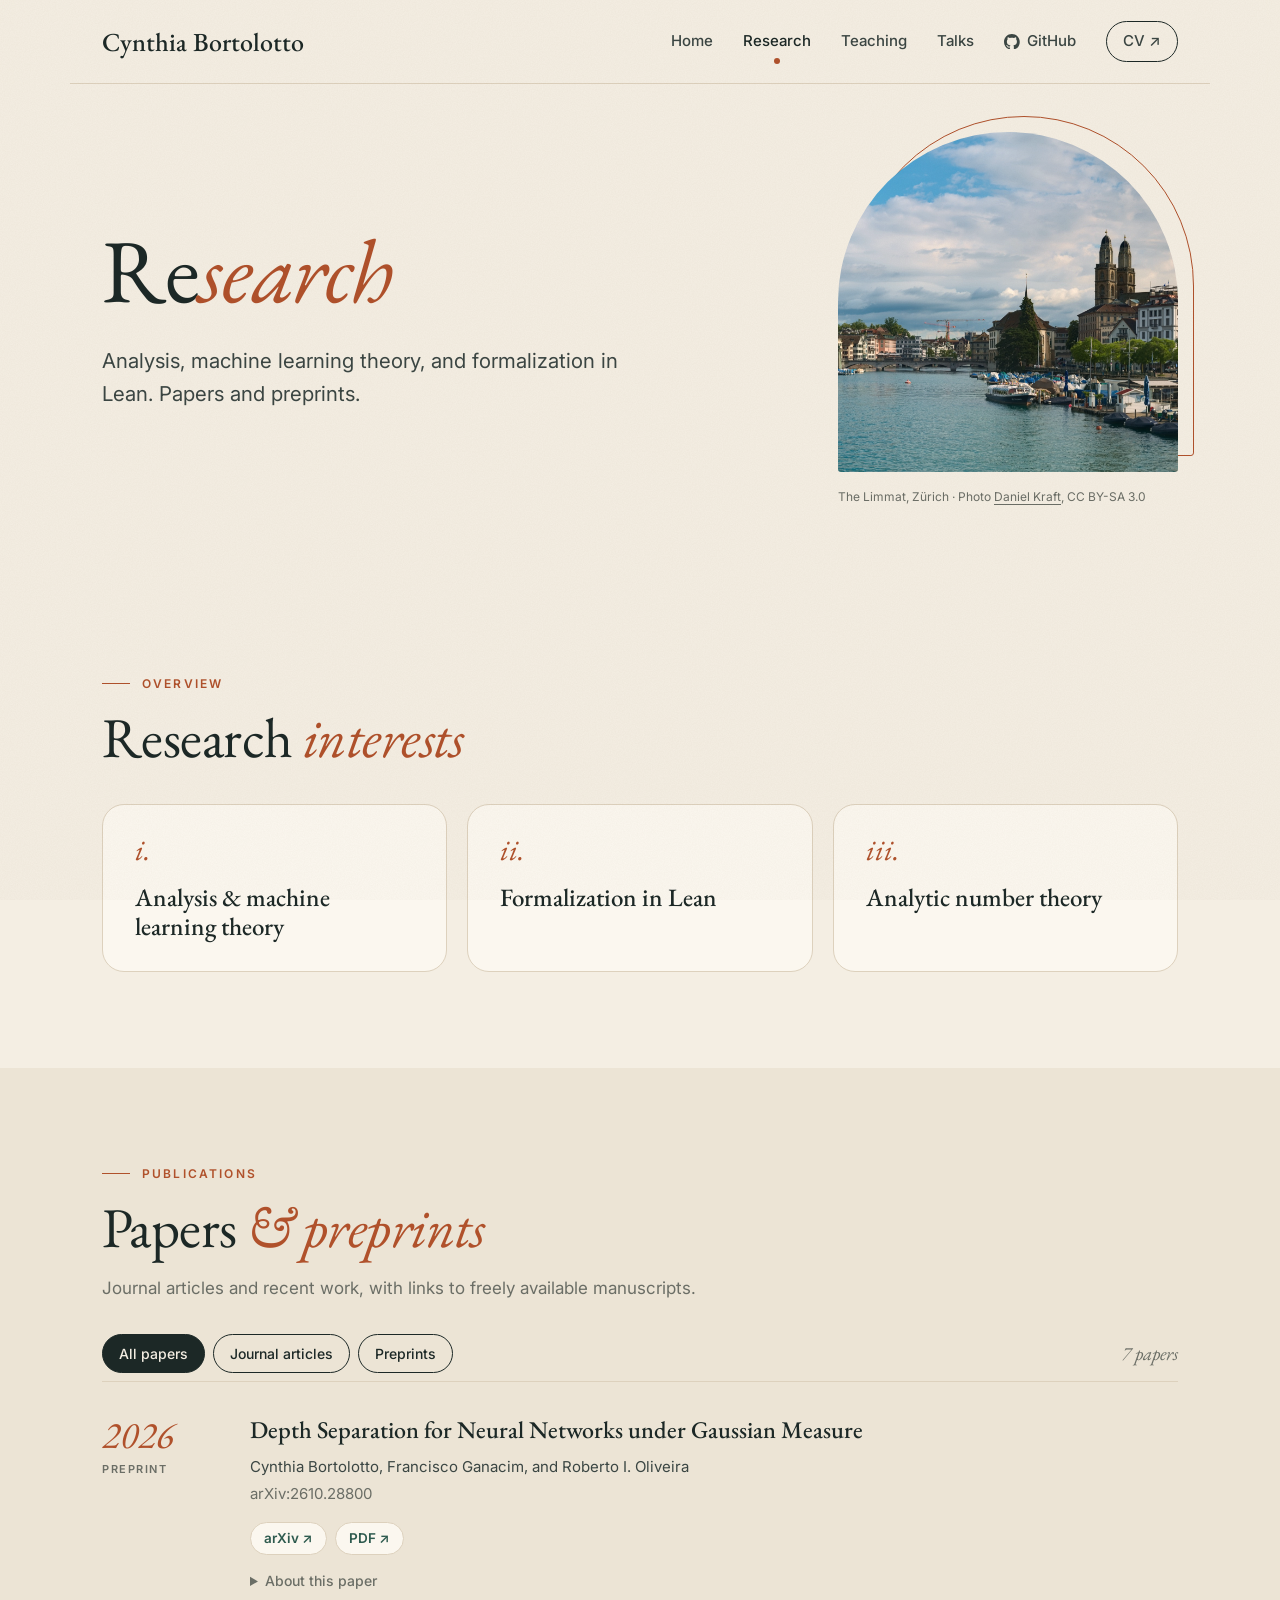
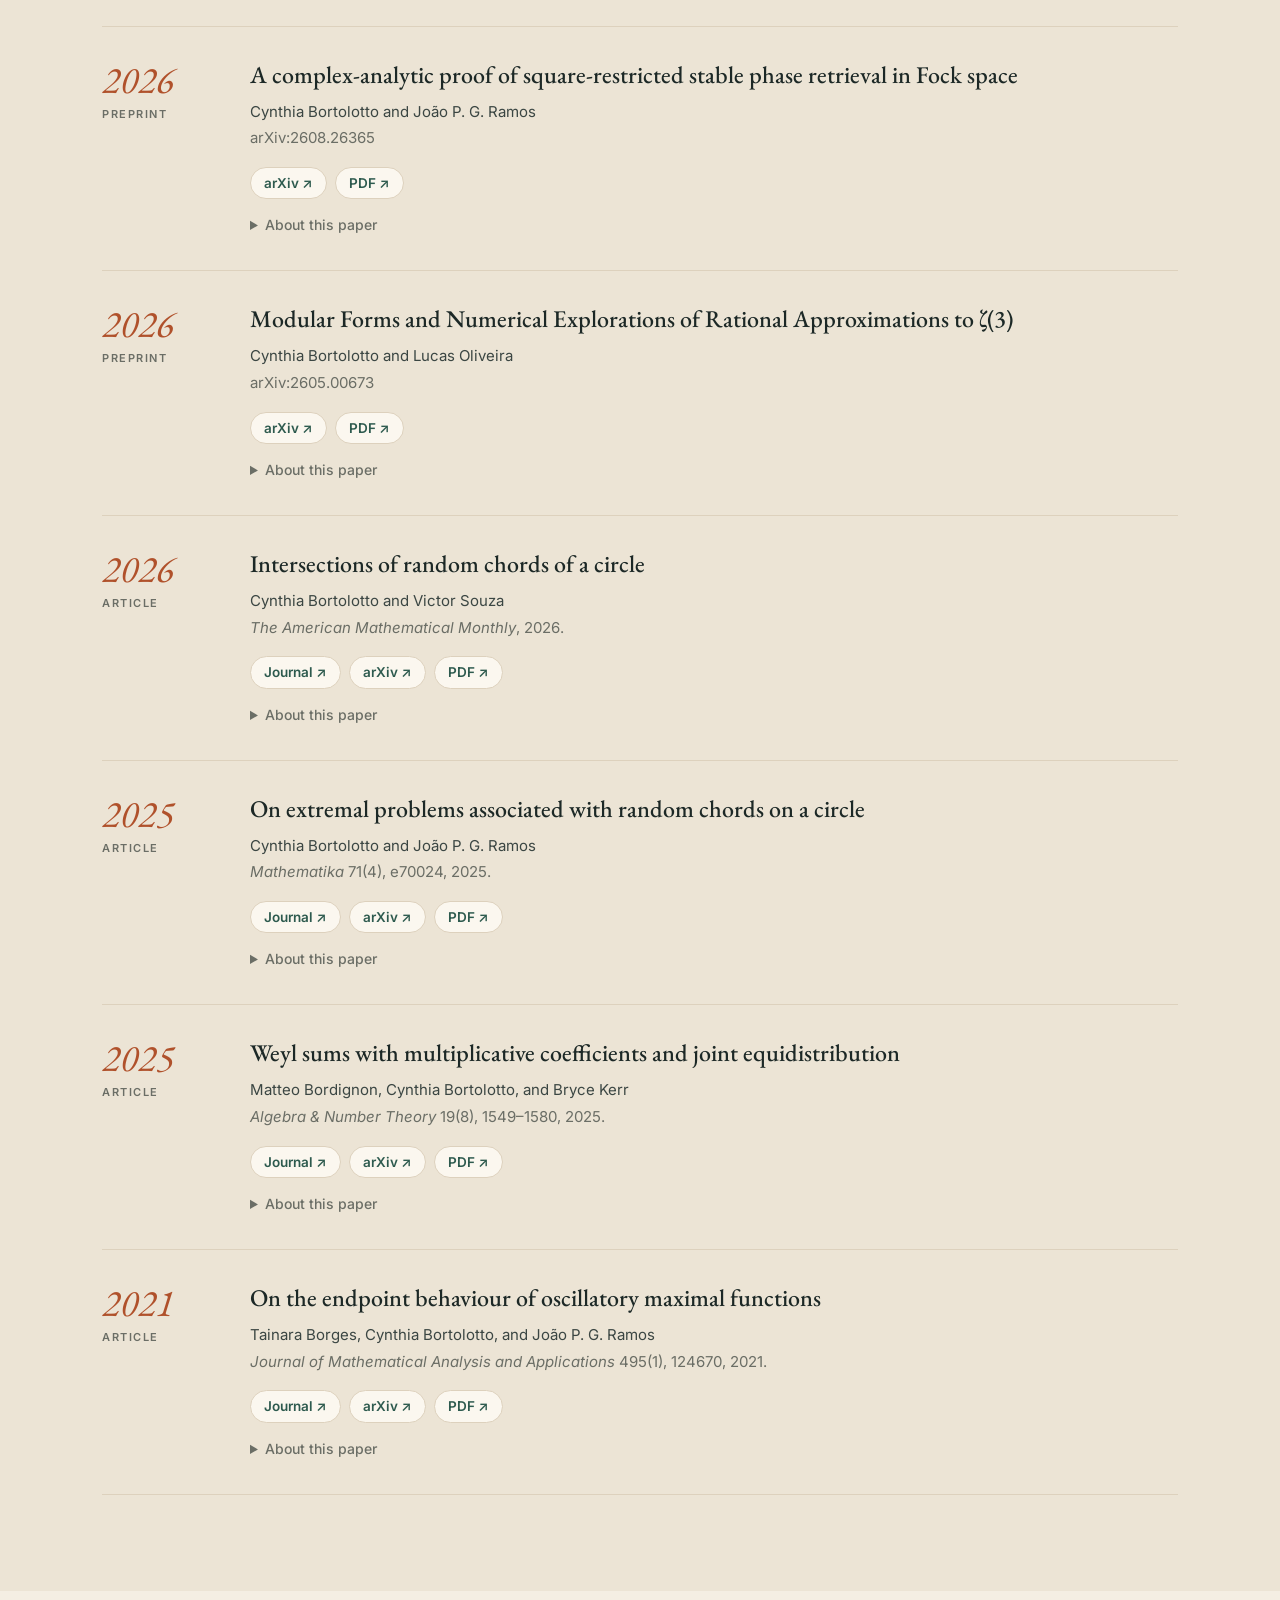
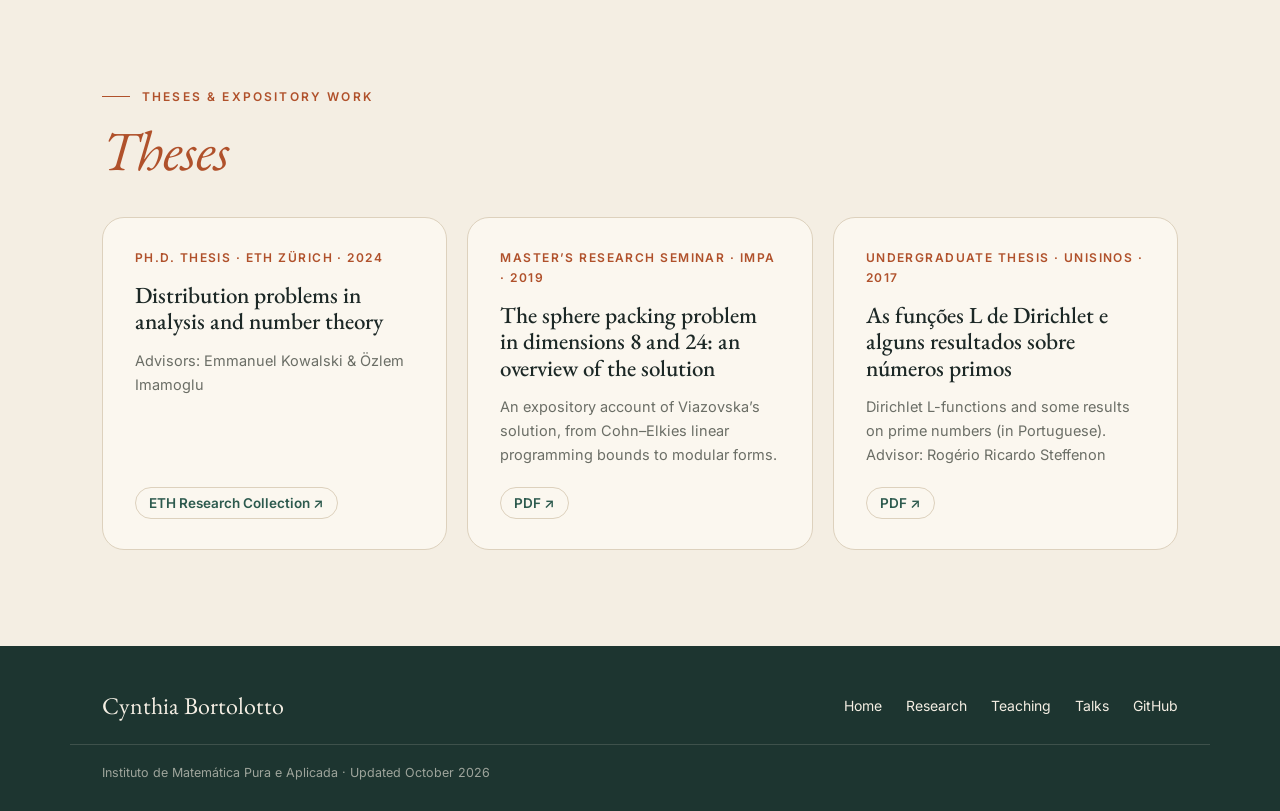
==== commit 7b147630: "Add Talks page with UERJ 2026 slides Talks page in the menu; slides for the 1st ANTM-UERJ talk on mo" ====
--- a/research.html
+++ b/research.html
@@ -27,6 +27,7 @@
         <a href="index.html">Home</a>
         <a href="research.html" aria-current="page">Research</a>
         <a href="teaching.html">Teaching</a>
+        <a href="talks.html">Talks</a>
         <a class="nav-gh" href="https://github.com/cynthiabort"><svg class="gh-icon" viewBox="0 0 16 16" aria-hidden="true"><path fill="currentColor" d="M8 0C3.58 0 0 3.58 0 8c0 3.54 2.29 6.53 5.47 7.59.4.07.55-.17.55-.38 0-.19-.01-.82-.01-1.49-2.01.37-2.53-.49-2.69-.94-.09-.23-.48-.94-.82-1.13-.28-.15-.68-.52-.01-.53.63-.01 1.08.58 1.23.82.72 1.21 1.87.87 2.33.66.07-.52.28-.87.51-1.07-1.78-.2-3.64-.89-3.64-3.95 0-.87.31-1.59.82-2.15-.08-.2-.36-1.02.08-2.12 0 0 .67-.21 2.2.82.64-.18 1.32-.27 2-.27.68 0 1.36.09 2 .27 1.53-1.04 2.2-.82 2.2-.82.44 1.1.16 1.92.08 2.12.51.56.82 1.27.82 2.15 0 3.07-1.87 3.75-3.65 3.95.29.25.54.73.54 1.48 0 1.07-.01 1.93-.01 2.2 0 .21.15.46.55.38A8.013 8.013 0 0016 8c0-4.42-3.58-8-8-8z"/></svg><span>GitHub</span></a>
         <a class="nav-cv" href="cv.pdf">CV ↗</a>
       </nav>
@@ -181,7 +182,7 @@
   <footer class="site-footer">
     <div class="container footer-inner">
       <p class="footer-name">Cynthia Bortolotto</p>
-      <nav class="footer-links" aria-label="Footer navigation"><a href="index.html">Home</a><a href="research.html">Research</a><a href="teaching.html">Teaching</a><a href="https://github.com/cynthiabort">GitHub</a></nav>
+      <nav class="footer-links" aria-label="Footer navigation"><a href="index.html">Home</a><a href="research.html">Research</a><a href="teaching.html">Teaching</a><a href="talks.html">Talks</a><a href="https://github.com/cynthiabort">GitHub</a></nav>
     </div>
     <div class="container footer-note"><p>Instituto de Matemática Pura e Aplicada · Updated October 2026</p></div>
   </footer>
--- a/styles.css
+++ b/styles.css
@@ -248,6 +248,14 @@
 .btn--cream-line { border-color: rgba(244, 238, 227, .6); color: var(--paper); }
 .btn--cream-line:hover { background: rgba(244, 238, 227, .12); border-color: var(--paper); color: var(--paper); }
 
+/* ---------- Talks ---------- */
+.hero--plain { padding: 72px 0 8px; }
+.section.section--talks { padding-top: 48px; }
+.visually-hidden { position: absolute; width: 1px; height: 1px; overflow: hidden; clip: rect(0 0 0 0); white-space: nowrap; }
+.talks-list .paper-links { margin-top: 14px; }
+.talks-list p + p { margin-top: 2px; }
+.talks-hint { font-size: 14px; color: var(--muted); }
+
 /* ---------- Workshop ---------- */
 .section.section--workshop { padding-top: 16px; padding-bottom: 0; }
 .section.section--workshop + .section { padding-top: 96px; }
@@ -287,6 +295,7 @@
   .header-inner { height: 68px; gap: 12px; }
   .brand-name, .site-nav .nav-gh span { display: none; }
   .brand-short { display: inline; font-size: 20px; white-space: nowrap; }
+  .site-nav .nav-gh { display: none; }
   .site-nav a[href="index.html"] { display: none; }
   .contact-panel::after { display: none; }
   .site-nav { gap: 16px; }
@@ -317,8 +326,8 @@
 
 @media (max-width: 380px) {
   .container { padding: 0 14px; }
-  .brand-short { font-size: 18px; }
-  .site-nav { gap: 12px; }
+  .brand-short { font-size: 17px; }
+  .site-nav { gap: 10px; }
   .site-nav a { font-size: 13px; }
   .site-nav .nav-cv { padding: 5px 10px; }
 }
